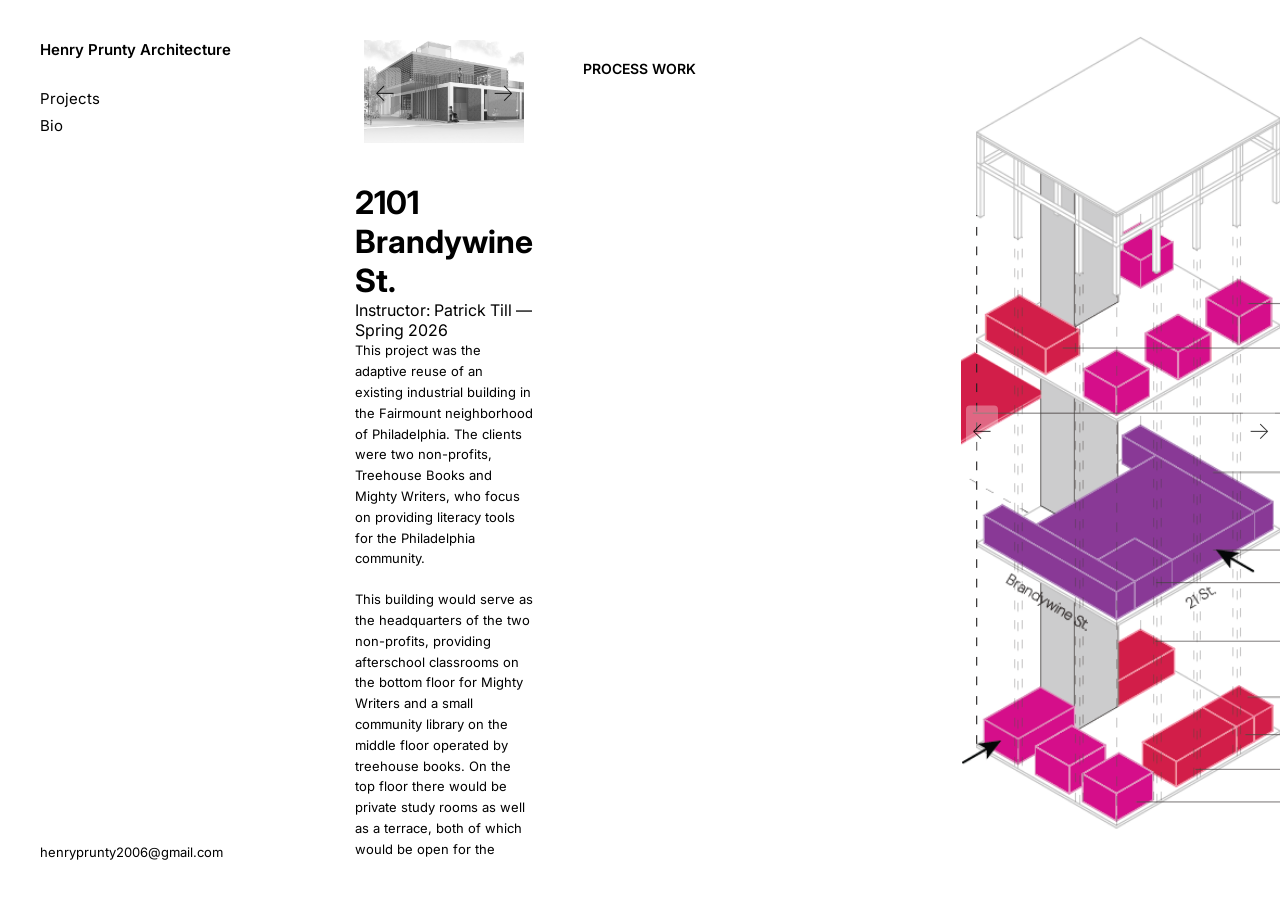
==== 2101Brandywine.html @ 19f9eb4f "Update 2101Brandywine.html" ====
<!DOCTYPE html>
<html lang="en">
<head>
    <meta charset="UTF-8">
    <meta name="viewport" content="width=device-width, initial-scale=1.0">
    <title>2101 Brandywine St. | Henry Prunty Architecture</title>
    <link rel="stylesheet" href="style.css">
    <link href="https://fonts.googleapis.com/css2?family=Inter:wght@400;600&display=swap" rel="stylesheet">
</head>
<body>
    <div class="main-wrapper">
        <div class="left-col">
            <div class="nav-group">
                <a href="index.html" class="logo">Henry Prunty Architecture</a>
                <div class="nav-links">
                    <a href="projects.html">Projects</a>
                    <a href="bio.html">Bio</a>
                </div>
            </div>
            <a href="mailto:henryprunty2006@gmail.com" class="contact-info">henryprunty2006@gmail.com</a>
        </div>

        <div class="right-col" style="overflow-y: auto;">
            
            <div class="graphic-container">
                <button class="scroll-arrow arrow-left" 
    onclick="const s = this.parentElement.querySelector('.scroll-wrapper'); s.scrollBy({left: -s.clientWidth, behavior: 'smooth'})">←</button>
                <div class="scroll-wrapper">
                    <img src="images/brandyperspective2.png">
                    <img src="images/brandyperspective1.png">
                    <img src="images/brandyperspective3.png">
                </div>
                <button class="scroll-arrow arrow-right" 
    onclick="const s = this.parentElement.querySelector('.scroll-wrapper'); s.scrollBy({left: s.clientWidth, behavior: 'smooth'})">→</button>
            </div>

            <div class="content-column" style="margin-bottom: 80px;">
                <h1 class="project-title">2101 Brandywine St.</h1>
                <p class="project-meta">Instructor: Patrick Till — Spring 2026</p>
                <div class="project-intro">
                    <p style="margin-bottom: 20px;">This project was the adaptive reuse of an existing industrial building in the Fairmount neighborhood of Philadelphia. The clients were two non-profits, Treehouse Books and Mighty Writers, who focus on providing literacy tools for the Philadelphia community.</p>
                    
                    <p style="margin-bottom: 20px;">This building would serve as the headquarters of the two non-profits, providing afterschool classrooms on the bottom floor for Mighty Writers and a small community library on the middle floor operated by treehouse books. On the top floor there would be private study rooms as well as a terrace, both of which would be open for the public.</p>
                    
                    <p>Connecting the different floors is a large staircase which extends up past the roof to collect light, shooting it back down to all three floors. This staircase acts as a connector through both circulation and light allowing the differing programs on each floor to interact.</p>
                </div>
            </div>

            <div class="graphic-container">
                <button class="scroll-arrow arrow-left" 
    onclick="const s = this.parentElement.querySelector('.scroll-wrapper'); s.scrollBy({left: -s.clientWidth, behavior: 'smooth'})">←</button>
                <div class="scroll-wrapper">
                    <img src="images/brandyplan2-02.png">
                    <img src="images/brandyplan1-01.png">
                    <img src="images/brandyplan3-03.png">
                </div>
                <button class="scroll-arrow arrow-right" 
    onclick="const s = this.parentElement.querySelector('.scroll-wrapper'); s.scrollBy({left: s.clientWidth, behavior: 'smooth'})">→</button>
            </div>

            <div class="graphic-container">
                <img src="images/brandysection-01.png" style="width: 100%; height: 100%; object-fit: cover;">
            </div>

            <div class="content-column">
                <h2 class="subsection-title">Physical Model</h2>
            </div>
            <div class="graphic-container">
                <button class="scroll-arrow arrow-left" 
    onclick="const s = this.parentElement.querySelector('.scroll-wrapper'); s.scrollBy({left: -s.clientWidth, behavior: 'smooth'})">←</button>
                <div class="scroll-wrapper">
                    <img src="images/brandymodel1.png">
                    <img src="images/brandymodel2.png">
                    <img src="images/brandymodel3.png">
                </div>
                <button class="scroll-arrow arrow-right" 
    onclick="const s = this.parentElement.querySelector('.scroll-wrapper'); s.scrollBy({left: s.clientWidth, behavior: 'smooth'})">→</button>
            </div>

        </div>
    </div>

            <div class="content-column">
                <h2 class="subsection-title">Process Work</h2>
            </div>
            <div class="graphic-container">
                <button class="scroll-arrow arrow-left" 
    onclick="const s = this.parentElement.querySelector('.scroll-wrapper'); s.scrollBy({left: -s.clientWidth, behavior: 'smooth'})">←</button>
                <div class="scroll-wrapper">
                    <img src="images/brandyprocess1.png">
                    <img src="images/brandyprocess2.png">
                    <img src="images/brandyprocess3.png">
                </div>
                <button class="scroll-arrow arrow-right" 
    onclick="const s = this.parentElement.querySelector('.scroll-wrapper'); s.scrollBy({left: s.clientWidth, behavior: 'smooth'})">→</button>
            </div>

        </div>
    </div>
</body>
</html>
---- style.css ----
/* GLOBAL RESET */
* { margin: 0; padding: 0; box-sizing: border-box; }

body {
    font-family: 'Inter', sans-serif;
    background-color: #ffffff;
    color: #000;
    height: 100vh;
    display: flex;
    /* FIX: Preserving the scrollbar track to prevent the layout jump */
    overflow-y: scroll; 
}

/* MAIN WRAPPER */
.main-wrapper {
    display: flex;
    width: 100%;
    height: 100vh;
    padding: 40px;
    gap: 60px;
}

/* LEFT COLUMN: NAVIGATION */
.left-col {
    width: 250px;
    height: 100%;
    display: flex;
    flex-direction: column;
    justify-content: space-between; 
    flex-shrink: 0;
}

.logo {
    font-size: 15px;
    font-weight: 600;
    text-decoration: none;
    color: #000;
    display: block;
    margin-bottom: 30px;
}

.nav-links a {
    display: block;
    text-decoration: none;
    color: #000;
    font-size: 15px;
    margin-bottom: 8px;
}

.nav-links a:hover {
    text-decoration: underline;
}

.contact-info {
    font-size: 13px;
    text-decoration: none;
    color: #000;
}

/* RIGHT COLUMN: CONTENT AREA */
.right-col {
    flex-grow: 1;
    height: 100%;
    position: relative;
    overflow: hidden; 
}

/* HOME SLIDESHOW */
.slideshow-container {
    position: relative;
    width: 100%;
    height: 100%;
}

.slide {
    position: absolute;
    top: 0;
    left: 0;
    width: 100%;
    height: 100%;
    object-fit: contain; 
    opacity: 0;
    transition: opacity 1.5s ease-in-out;
}

.slide.active {
    opacity: 1;
}

/* PROJECTS GRID */
.project-grid {
    display: grid;
    grid-template-columns: repeat(2, 1fr);
    gap: 20px;
    height: 100%;
    overflow-y: auto;
    padding-right: 10px;
}

.project-card {
    text-decoration: none;
    color: #000;
}

.card-inner {
    position: relative;
    aspect-ratio: 4/3;
    background-color: #f5f5f5;
    overflow: hidden;
}

.project-img {
    width: 100%;
    height: 100%;
    object-fit: cover;
}

/* INFO OVERLAY */
.project-info-overlay {
    position: absolute;
    top: 0;
    left: 0;
    width: 100%;
    height: 100%;
    background: rgba(255, 255, 255, 0.9);
    display: flex;
    align-items: center;
    justify-content: center;
    opacity: 0;
    transition: opacity 0.3s ease;
    padding: 20px;
    text-align: center;
}

.project-card:hover .project-info-overlay {
    opacity: 1;
}

.info-text {
    font-size: 13px;
    line-height: 1.5;
}

/* GRID/LIST TOGGLE */
.view-controls {
    margin-bottom: 20px;
    font-size: 13px;
}

.view-btn {
    cursor: pointer;
    margin-right: 15px;
    color: #999;
}

.view-btn.active {
    color: #000;
    text-decoration: underline;
}

/* LIST VIEW STATE */
.project-grid.list-view {
    display: block;
}

.list-text { display: none; }

.project-grid.list-view .card-inner { display: none; }
.project-grid.list-view .list-text { 
    display: block; 
    padding: 8px 0;
    border-bottom: 1px solid #eee;
    font-size: 13px;
}

/* BIO PAGE */
.bio-content {
    max-width: 600px;
    font-size: 15px;
    line-height: 1.6;
}

/* SIMPLE MOBILE SETUP */
@media (max-width: 768px) {
    body { 
        height: auto; 
        overflow-y: auto; 
        display: block;
        width: 100%;
        overflow-x: hidden; /* Prevents side-to-side wiggle */
    }

    .main-wrapper { 
        display: flex;
        flex-direction: column; 
        padding: 15px; /* Slightly tighter padding for mobile */
        height: auto; 
        gap: 20px;
        width: 100%;
        box-sizing: border-box;
    }

    .left-col { 
        width: 100%; 
        height: auto; 
    }

    .right-col { 
        width: 100% !important; 
        height: auto !important; 
        overflow: visible;
        margin: 0 !important;
        padding: 0 !important;
    }

    .slideshow-container {
        height: 45vh !important;
        position: relative;
        width: 100%;
        display: block !important;
    }

    .project-grid { 
        grid-template-columns: 1fr; 
        height: auto;
    }

    .graphic-container {
        width: 100% !important;
        aspect-ratio: 4 / 3 !important; 
        margin: 0 auto 30px auto !important;
        background: #ffffff !important; /* Ensures the background of the box is clean */
        position: relative !important;
        overflow: visible !important;
    }

    .scroll-wrapper img {
        scroll-snap-align: center !important; 
        width: 100% !important;
        height: 100% !important;
        object-fit: contain !important; /* CHANGE THIS FROM COVER TO CONTAIN */
    }

    .scroll-wrapper img {
        scroll-snap-align: center !important; 
        object-fit: cover; 
    }

    .scroll-arrow {
        display: block !important;
        position: absolute !important;
        top: 50% !important;
        transform: translateY(-50%) !important;
        z-index: 999 !important;
        background: rgba(255, 255, 255, 0.8) !important; 
        color: #000 !important;
        padding: 12px 8px !important;
        font-size: 18px !important;
        border-radius: 4px !important;
        border: 1px solid #ddd !important; /* Adds definition so they don't vanish */
    }

    .arrow-left { 
        left: 5px !important; 
    }

    .arrow-right { 
        right: 5px !important; 
    }

    .content-column {
        width: 100% !important;
        padding: 0 5px; 
        box-sizing: border-box;
    }
}

    /* COMBINED & FIXED MOBILE ARROWS */
    .scroll-arrow {
        display: block !important;
        position: absolute;
        top: 50%;
        transform: translateY(-50%);
        background: rgba(255, 255, 255, 0.4) !important; 
        border-radius: 4px;
        padding: 10px 5px !important;
        z-index: 20;
        font-size: 20px;
        opacity: 0.8 !important;
    }

    .arrow-left { 
        left: 5px !important; 
    }

    .arrow-right { 
        right: 5px !important; 
    }

    .content-column {
        width: 100% !important;
        padding: 0 5px; 
    }
}

/* PROJECT DETAIL PAGE SPECIFICS */
.project-title {
    font-size: 18px;
    font-weight: 600;
    margin-bottom: 15px;
}

.project-intro {
    font-size: 13px;
    line-height: 1.6;
    max-width: 550px;
    margin-bottom: 60px;
}

.section-heading {
    font-size: 14px;
    font-weight: 600;
    text-transform: uppercase;
    margin-bottom: 12px;
}

.caption {
    font-size: 11px;
    color: #999;
    margin-top: 10px;
    text-transform: uppercase;
    letter-spacing: 0.05em;
}

.image-spacing {
    margin-bottom: 80px;
}

/* 17x11 Aspect Ratio Container */
.graphic-container {
    width: 85%;
    max-width: 1000px;
    aspect-ratio: 17 / 11;
    position: relative;
    margin: 0 auto 40px auto; 
    background: #f9f9f9;
}

/* The Scrollable Row */
.scroll-wrapper {
    display: flex;
    overflow-x: auto;
    scroll-snap-type: x mandatory;
    width: 100%;
    height: 100%;
    scrollbar-width: none; /* Hides scrollbar on Firefox */
}

.scroll-wrapper::-webkit-scrollbar { display: none; } /* Hides scrollbar on Chrome/Safari */

.scroll-wrapper img {
    width: 100%;
    height: 100%;
    flex-shrink: 0;
    object-fit: cover;
    scroll-snap-align: start;
}

/* Navigation Arrows */
.scroll-arrow {
    position: absolute;
    top: 50%;
    transform: translateY(-50%);
    background: none; /* Removes the white box */
    border: none;
    cursor: pointer;
    padding: 20px; /* Larger hit area for your mouse, even if invisible */
    z-index: 5;
    font-family: 'Inter', sans-serif;
    font-size: 24px; /* Makes the head clear */
    font-weight: 200; /* Makes the arrow thin and refined */
    color: #000;
    transition: opacity 0.3s ease;
    opacity: 0.4; /* Softens the arrow so it doesn't distract from the render */
}

.scroll-arrow:hover {
    opacity: 1; /* Arrow becomes solid black when you hover over it */
}

.arrow-left { left: -50px; } /* Moves it slightly outside the image into the white space */
.arrow-right { right: -50px; } /* Moves it slightly outside the image into the white space */

/* Sub-section Heading */
.subsection-title {
    font-size: 14px;
    font-weight: 600;
    text-transform: uppercase;
    margin: 60px 0 20px 0;
}

.centered-image-container {
    width: 100%;
    display: flex;
    flex-direction: column;
    align-items: center; /* This centers the image */
    margin-bottom: 80px;
}

.model-photo {
    max-width: 100%; /* Prevents it from being wider than the page */
    max-height: 80vh; /* Prevents it from being taller than the screen */
    height: auto;
    display: block;
}

.content-column {
    width: 85%; /* Matches the graphic-container width */
    max-width: 1000px; /* Matches the graphic-container max-width */
    margin: 0 auto; /* Centers it, aligning the left edge with the images */
}
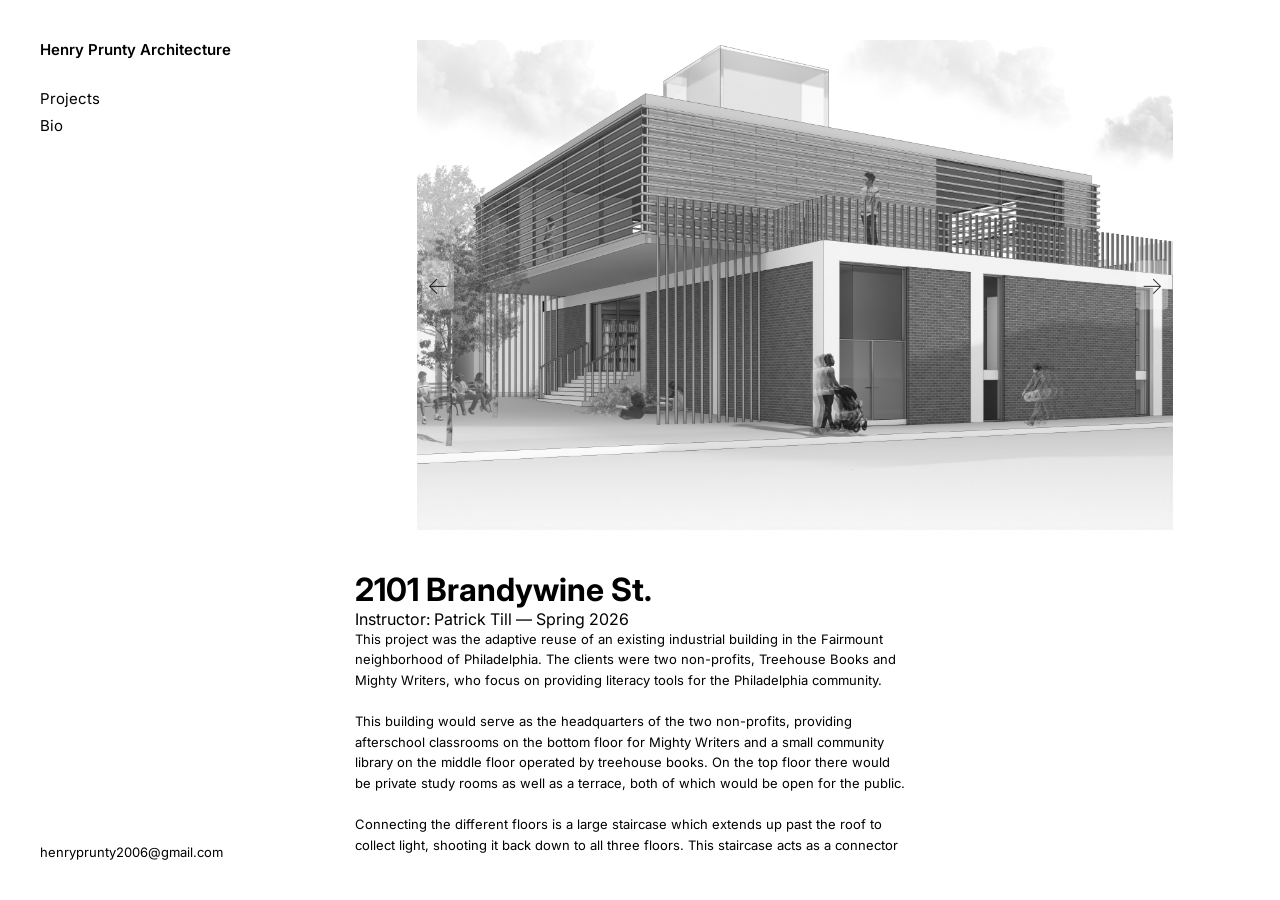
==== commit e25ff197: "Update 2101Brandywine.html" ====
--- a/2101Brandywine.html
+++ b/2101Brandywine.html
@@ -77,9 +77,6 @@
     onclick="const s = this.parentElement.querySelector('.scroll-wrapper'); s.scrollBy({left: s.clientWidth, behavior: 'smooth'})">→</button>
             </div>
 
-        </div>
-    </div>
-
             <div class="content-column">
                 <h2 class="subsection-title">Process Work</h2>
             </div>
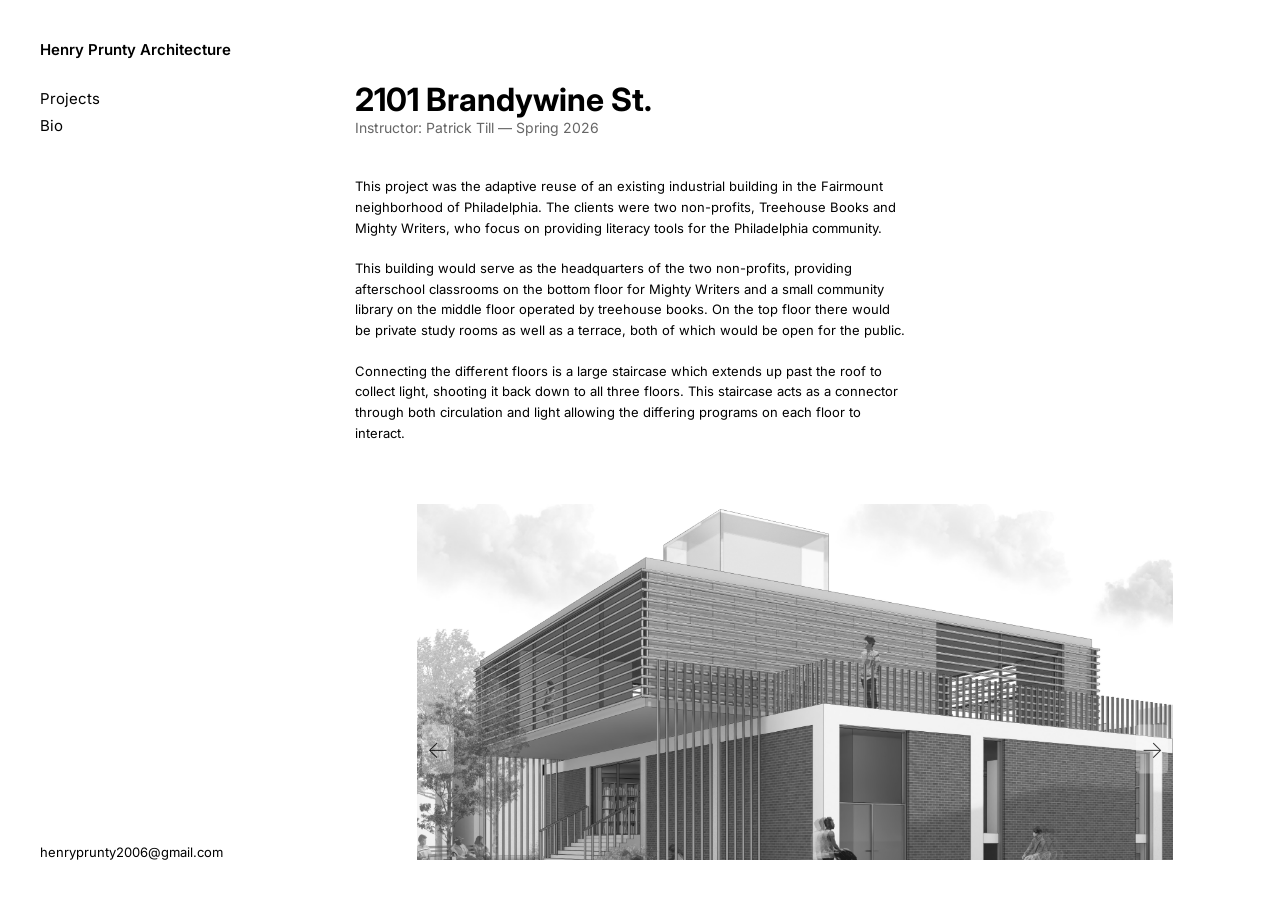
==== commit 8fdf491f: "Update 2101Brandywine.html" ====
--- a/2101Brandywine.html
+++ b/2101Brandywine.html
@@ -22,25 +22,14 @@
 
         <div class="right-col" style="overflow-y: auto;">
             
-            <div class="graphic-container">
-                <button class="scroll-arrow arrow-left" 
-    onclick="const s = this.parentElement.querySelector('.scroll-wrapper'); s.scrollBy({left: -s.clientWidth, behavior: 'smooth'})">←</button>
-                <div class="scroll-wrapper">
-                    <img src="images/brandyperspective2.png">
-                    <img src="images/brandyperspective1.png">
-                    <img src="images/brandyperspective3.png">
-                </div>
-                <button class="scroll-arrow arrow-right" 
-    onclick="const s = this.parentElement.querySelector('.scroll-wrapper'); s.scrollBy({left: s.clientWidth, behavior: 'smooth'})">→</button>
-            </div>
-
-            <div class="content-column" style="margin-bottom: 80px;">
+            <div class="content-column" style="margin-top: 40px; margin-bottom: 60px;">
                 <h1 class="project-title">2101 Brandywine St.</h1>
                 <p class="project-meta">Instructor: Patrick Till — Spring 2026</p>
+                
                 <div class="project-intro">
-                    <p style="margin-bottom: 20px;">This project was the adaptive reuse of an existing industrial building in the Fairmount neighborhood of Philadelphia. The clients were two non-profits, Treehouse Books and Mighty Writers, who focus on providing literacy tools for the Philadelphia community.</p>
+                    <p>This project was the adaptive reuse of an existing industrial building in the Fairmount neighborhood of Philadelphia. The clients were two non-profits, Treehouse Books and Mighty Writers, who focus on providing literacy tools for the Philadelphia community.</p>
                     
-                    <p style="margin-bottom: 20px;">This building would serve as the headquarters of the two non-profits, providing afterschool classrooms on the bottom floor for Mighty Writers and a small community library on the middle floor operated by treehouse books. On the top floor there would be private study rooms as well as a terrace, both of which would be open for the public.</p>
+                    <p>This building would serve as the headquarters of the two non-profits, providing afterschool classrooms on the bottom floor for Mighty Writers and a small community library on the middle floor operated by treehouse books. On the top floor there would be private study rooms as well as a terrace, both of which would be open for the public.</p>
                     
                     <p>Connecting the different floors is a large staircase which extends up past the roof to collect light, shooting it back down to all three floors. This staircase acts as a connector through both circulation and light allowing the differing programs on each floor to interact.</p>
                 </div>
@@ -48,18 +37,30 @@
 
             <div class="graphic-container">
                 <button class="scroll-arrow arrow-left" 
-    onclick="const s = this.parentElement.querySelector('.scroll-wrapper'); s.scrollBy({left: -s.clientWidth, behavior: 'smooth'})">←</button>
+                    onclick="const s = this.parentElement.querySelector('.scroll-wrapper'); s.scrollBy({left: -s.clientWidth, behavior: 'smooth'})">←</button>
                 <div class="scroll-wrapper">
-                    <img src="images/brandyplan2-02.png">
-                    <img src="images/brandyplan1-01.png">
-                    <img src="images/brandyplan3-03.png">
+                    <img src="images/Brandy/brandyperspective2.png">
+                    <img src="images/Brandy/brandyperspective1.png">
+                    <img src="images/Brandy/brandyperspective3.png">
                 </div>
                 <button class="scroll-arrow arrow-right" 
-    onclick="const s = this.parentElement.querySelector('.scroll-wrapper'); s.scrollBy({left: s.clientWidth, behavior: 'smooth'})">→</button>
+                    onclick="const s = this.parentElement.querySelector('.scroll-wrapper'); s.scrollBy({left: s.clientWidth, behavior: 'smooth'})">→</button>
             </div>
 
             <div class="graphic-container">
-                <img src="images/brandysection-01.png" style="width: 100%; height: 100%; object-fit: cover;">
+                <button class="scroll-arrow arrow-left" 
+                    onclick="const s = this.parentElement.querySelector('.scroll-wrapper'); s.scrollBy({left: -s.clientWidth, behavior: 'smooth'})">←</button>
+                <div class="scroll-wrapper">
+                    <img src="images/Brandy/brandyplan2-02.png">
+                    <img src="images/Brandy/brandyplan1-01.png">
+                    <img src="images/Brandy/brandyplan3-03.png">
+                </div>
+                <button class="scroll-arrow arrow-right" 
+                    onclick="const s = this.parentElement.querySelector('.scroll-wrapper'); s.scrollBy({left: s.clientWidth, behavior: 'smooth'})">→</button>
+            </div>
+
+            <div class="graphic-container">
+                <img src="images/Brandy/brandysection-01.png" style="width: 100%; height: 100%; object-fit: cover;">
             </div>
 
             <div class="content-column">
@@ -67,14 +68,18 @@
             </div>
             <div class="graphic-container">
                 <button class="scroll-arrow arrow-left" 
-    onclick="const s = this.parentElement.querySelector('.scroll-wrapper'); s.scrollBy({left: -s.clientWidth, behavior: 'smooth'})">←</button>
+                    onclick="const s = this.parentElement.querySelector('.scroll-wrapper'); s.scrollBy({left: -s.clientWidth, behavior: 'smooth'})">←</button>
                 <div class="scroll-wrapper">
-                    <img src="images/brandymodel1.png">
-                    <img src="images/brandymodel2.png">
-                    <img src="images/brandymodel3.png">
+                    <img src="images/Brandy/brandymodel1.jpg">
+                    <img src="images/Brandy/brandymodel2.jpg">
+                    <img src="images/Brandy/brandymodel3.jpg">
+                    <img src="images/Brandy/brandymodel4.jpg">
+                    <img src="images/Brandy/brandymodel5.jpg">
+                    <img src="images/Brandy/brandymodel6.jpg">
+                    <img src="images/Brandy/brandymodel7.jpg">
                 </div>
                 <button class="scroll-arrow arrow-right" 
-    onclick="const s = this.parentElement.querySelector('.scroll-wrapper'); s.scrollBy({left: s.clientWidth, behavior: 'smooth'})">→</button>
+                    onclick="const s = this.parentElement.querySelector('.scroll-wrapper'); s.scrollBy({left: s.clientWidth, behavior: 'smooth'})">→</button>
             </div>
 
             <div class="content-column">
@@ -82,17 +87,15 @@
             </div>
             <div class="graphic-container">
                 <button class="scroll-arrow arrow-left" 
-    onclick="const s = this.parentElement.querySelector('.scroll-wrapper'); s.scrollBy({left: -s.clientWidth, behavior: 'smooth'})">←</button>
+                    onclick="const s = this.parentElement.querySelector('.scroll-wrapper'); s.scrollBy({left: -s.clientWidth, behavior: 'smooth'})">←</button>
                 <div class="scroll-wrapper">
-                    <img src="images/brandyprocess1.png">
-                    <img src="images/brandyprocess2.png">
-                    <img src="images/brandyprocess3.png">
+                    <img src="images/Brandy/Process1-01.png">
+                    <img src="images/Brandy/Process2-02.png">
+                    <img src="images/Brandy/brandyprocess3-01.png">
                 </div>
                 <button class="scroll-arrow arrow-right" 
-    onclick="const s = this.parentElement.querySelector('.scroll-wrapper'); s.scrollBy({left: s.clientWidth, behavior: 'smooth'})">→</button>
+                    onclick="const s = this.parentElement.querySelector('.scroll-wrapper'); s.scrollBy({left: s.clientWidth, behavior: 'smooth'})">→</button>
             </div>
 
-        </div>
-    </div>
-</body>
+        </div> </div> </body>
 </html>
--- a/style.css
+++ b/style.css
@@ -334,6 +334,27 @@
 
 .image-spacing {
     margin-bottom: 80px;
+}
+
+.project-meta {
+    font-family: 'Inter', sans-serif;
+    font-size: 14px;
+    color: #666;
+    margin-bottom: 4px; /* A small gap between the instructor and group members */
+    display: block;
+}
+
+/* This targets ONLY the last line of meta info before the description starts */
+.project-meta:last-of-type {
+    margin-bottom: 40px; 
+}
+.project-intro p {
+    margin-bottom: 1.5em; /* Skips a line between paragraphs */
+    line-height: 1.6;     /* Optional: Makes the text itself easier to read */
+}
+
+.project-intro p:last-child {
+    margin-bottom: 0;     /* Keeps the bottom of the text clean */
 }
 
 /* 17x11 Aspect Ratio Container */
@@ -419,3 +440,28 @@
     max-width: 1000px; /* Matches the graphic-container max-width */
     margin: 0 auto; /* Centers it, aligning the left edge with the images */
 }
+
+/* SIDE-BY-SIDE 17x11 LAYOUT */
+.horizontal-pair {
+    display: flex;
+    gap: 20px; /* Space between the two graphics */
+    width: 85%;
+    max-width: 1000px;
+    margin: 0 auto 40px auto;
+}
+
+.horizontal-pair .graphic-container {
+    width: 50%; /* Each takes up half the row */
+    margin: 0; /* Remove the auto-center margin since the parent handles it */
+}
+
+/* Mobile Fix for Side-by-Side */
+@media (max-width: 768px) {
+    .horizontal-pair {
+        flex-direction: column; /* Stack them vertically on phones */
+        width: 100%;
+    }
+    .horizontal-pair .graphic-container {
+        width: 100%;
+    }
+}
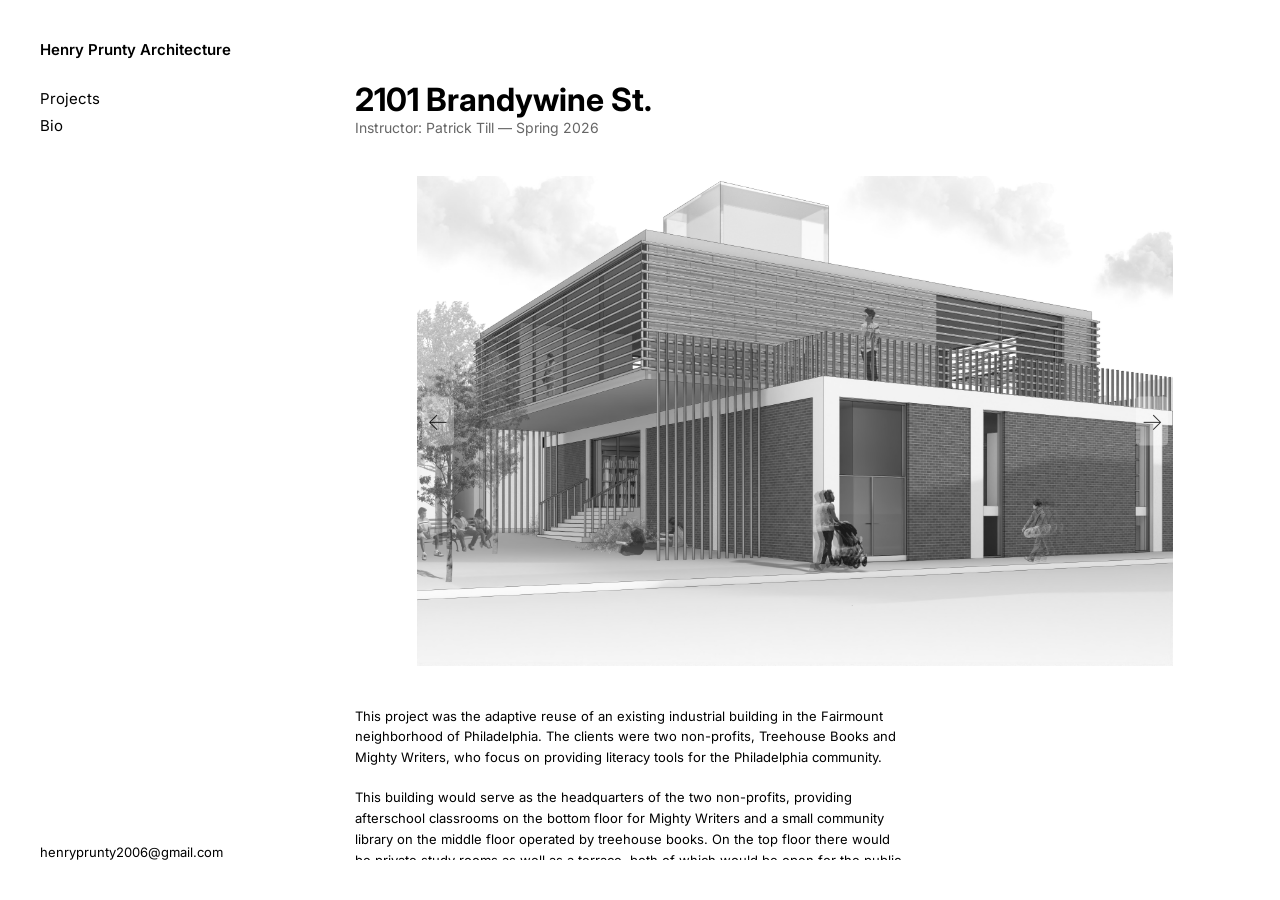
==== commit 84146b5f: "Update 2101Brandywine.html" ====
--- a/2101Brandywine.html
+++ b/2101Brandywine.html
@@ -22,17 +22,9 @@
 
         <div class="right-col" style="overflow-y: auto;">
             
-            <div class="content-column" style="margin-top: 40px; margin-bottom: 60px;">
+            <div class="content-column" style="margin-top: 40px; margin-bottom: 40px;">
                 <h1 class="project-title">2101 Brandywine St.</h1>
                 <p class="project-meta">Instructor: Patrick Till — Spring 2026</p>
-                
-                <div class="project-intro">
-                    <p>This project was the adaptive reuse of an existing industrial building in the Fairmount neighborhood of Philadelphia. The clients were two non-profits, Treehouse Books and Mighty Writers, who focus on providing literacy tools for the Philadelphia community.</p>
-                    
-                    <p>This building would serve as the headquarters of the two non-profits, providing afterschool classrooms on the bottom floor for Mighty Writers and a small community library on the middle floor operated by treehouse books. On the top floor there would be private study rooms as well as a terrace, both of which would be open for the public.</p>
-                    
-                    <p>Connecting the different floors is a large staircase which extends up past the roof to collect light, shooting it back down to all three floors. This staircase acts as a connector through both circulation and light allowing the differing programs on each floor to interact.</p>
-                </div>
             </div>
 
             <div class="graphic-container">
@@ -45,6 +37,16 @@
                 </div>
                 <button class="scroll-arrow arrow-right" 
                     onclick="const s = this.parentElement.querySelector('.scroll-wrapper'); s.scrollBy({left: s.clientWidth, behavior: 'smooth'})">→</button>
+            </div>
+
+            <div class="content-column" style="margin-bottom: 80px;">
+                <div class="project-intro">
+                    <p>This project was the adaptive reuse of an existing industrial building in the Fairmount neighborhood of Philadelphia. The clients were two non-profits, Treehouse Books and Mighty Writers, who focus on providing literacy tools for the Philadelphia community.</p>
+                    
+                    <p>This building would serve as the headquarters of the two non-profits, providing afterschool classrooms on the bottom floor for Mighty Writers and a small community library on the middle floor operated by treehouse books. On the top floor there would be private study rooms as well as a terrace, both of which would be open for the public.</p>
+                    
+                    <p>Connecting the different floors is a large staircase which extends up past the roof to collect light, shooting it back down to all three floors. This staircase acts as a connector through both circulation and light allowing the differing programs on each floor to interact.</p>
+                </div>
             </div>
 
             <div class="graphic-container">
